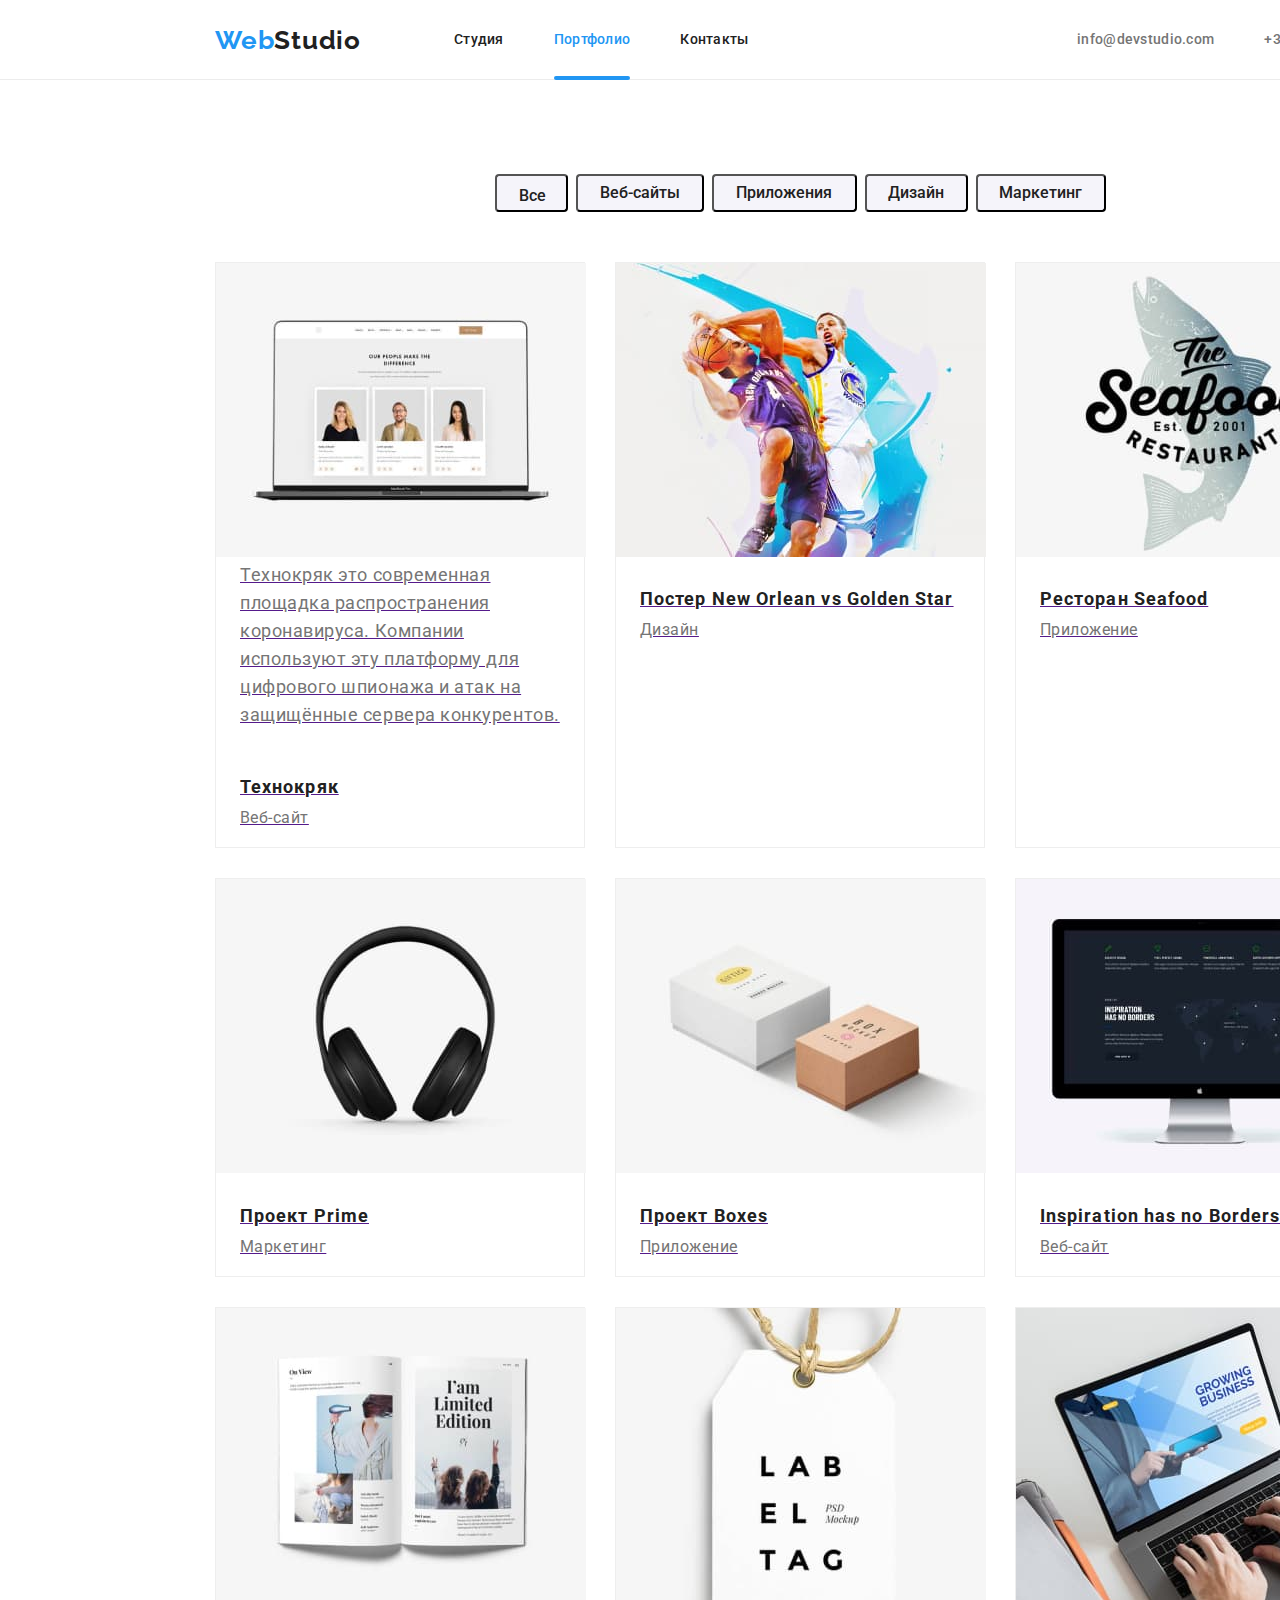
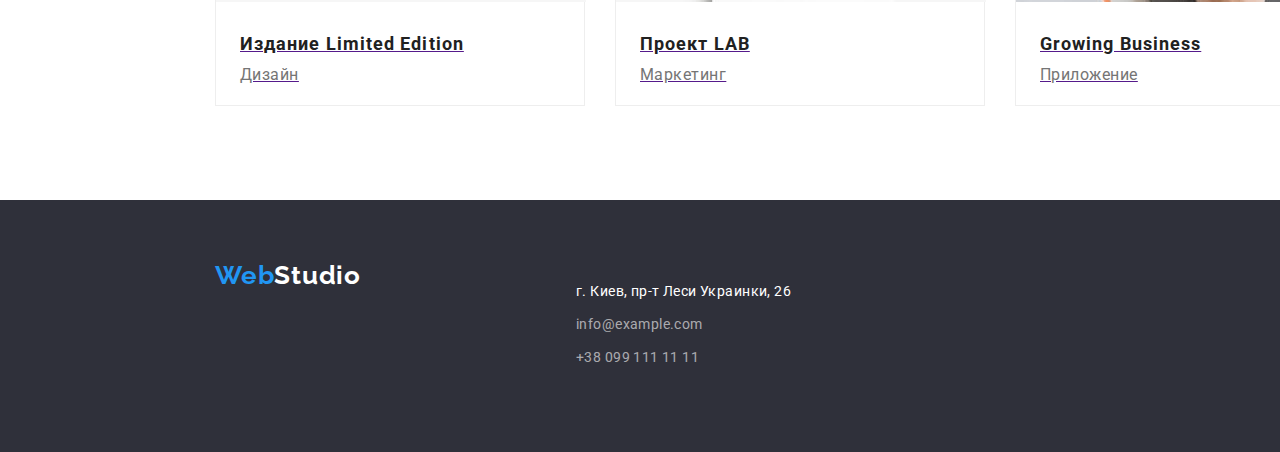
==== portfolio.html @ ccd797ca "overlay" ====
<!DOCTYPE html>
<html lang="en">
  <head>
    <meta charset="UTF-8" />
    <meta http-equiv="X-UA-Compatible" content="IE=edge" />
    <meta name="viewport" content="width=device-width, initial-scale=1.0" />
    <title>Портфолио</title>
    <link
      rel="stylesheet"
      href="https://fonts.googleapis.com/css2?family=Raleway:wght@700&family=Roboto:wght@400;500;700;900&display=swap"
    />
    <link
      rel="stylesheet"
      href="https://cdnjs.cloudflare.com/ajax/libs/modern-normalize/1.1.0/modern-normalize.min.css"
    />
    <link rel="stylesheet" href="./css/styles.css" />
  </head>
  <body class="body">
    <header>
      <nav class="navigation">
        <div class="nav">
          <a href="./index.html" class="logo"><span>Web</span>Studio</a>
          <ul class="page list">
            <li class="item"><a href="./index.html" class="link">Студия</a></li>
            <li class="item"><a href="./portfolio.html" class="link current">Портфолио</a></li>
            <li class="item"><a href="./" class="link">Контакты</a></li>
          </ul>
          <ul class="connection list">
            <li class="item">
              <a href="mailto:info@devstudio.com" class="link">info@devstudio.com</a>
            </li>
            <li class="item"><a href="tel:+380961111111" class="link">+38 096 111 11 11</a></li>
          </ul>
        </div>
      </nav>
    </header>
    <!-- основа страницы -->
    <main class="main">
      <section>
        <!-- <h1>Наши работы</h1> -->
        <ul class="filter list">
          <li class="filter-button"><button type="button" class="button first">Все</button></li>
          <li class="filter-button">
            <button type="button" class="button second">Веб-сайты</button>
          </li>
          <li class="filter-button">
            <button type="button" class="button third">Приложения</button>
          </li>
          <li class="filter-button"><button type="button" class="button fourth">Дизайн</button></li>
          <li class="filter-button">
            <button type="button" class="button fifth">Маркетинг</button>
          </li>
        </ul>
        <div>
          <ul class="list-images">
            <li>
              <a class="link-overlay" href="">
                <div class="overlay">
                  <img src="./images01/img.jpg" alt="люди" width="370" />
                  <p class="text-overlay">
                    Технокряк это современная площадка распространения коронавируса. Компании
                    используют эту платформу для цифрового шпионажа и атак на защищённые сервера
                    конкурентов.
                  </p>
                </div>
                <div>
                  <h3>Технокряк</h3>
                  <p>Веб-сайт</p>
                </div>
              </a>
            </li>
            <li>
              <a href="">
                <img src="./images01/img2.jpg" alt="баскетболл" width="370" />
                <h3>Постер New Orlean vs Golden Star</h3>
                <p>Дизайн</p>
              </a>
            </li>
            <li>
              <a href="">
                <img src="./images01/img3.jpg" alt="еда" width="370" />
                <h3>Ресторан Seafood</h3>
                <p>Приложение</p>
              </a>
            </li>
            <li>
              <a href="">
                <img src="./images01/img4.jpg" alt="наушники" width="370" />
                <h3>Проект Prime</h3>
                <p>Маркетинг</p>
              </a>
            </li>
            <li>
              <a href="">
                <img src="./images01/img5.jpg" alt="коробки" width="370" />
                <h3>Проект Boxes</h3>
                <p>Приложение</p>
              </a>
            </li>
            <li>
              <a href="">
                <img src="./images01/img6.jpg" alt="монитор" width="370" />
                <h3>Inspiration has no Borders</h3>
                <p>Веб-сайт</p>
              </a>
            </li>
            <li>
              <a href="">
                <img src="./images01/img7.jpg" alt="журнал" width="370" />
                <h3>Издание Limited Edition</h3>
                <p>Дизайн</p>
              </a>
            </li>
            <li>
              <a href="">
                <img src="./images01/img8.jpg" alt="бирка" width="370" />
                <h3>Проект LAB</h3>
                <p>Маркетинг</p>
              </a>
            </li>
            <li>
              <a href="">
                <img src="./images01/img9.jpg" alt="ноутбук" width="370" />
                <h3>Growing Business</h3>
                <p>Приложение</p>
              </a>
            </li>
          </ul>
        </div>
      </section>
    </main>
    <!-- подвал -->
    <footer class="contacts">
      <a href="./index.html" class="logo"><span>Web</span>Studio</a>
      <address class="direction">
        <ul class="cont">
          <li class="direction-adress">г. Киев, пр-т Леси Украинки, 26</li>
          <li>
            <a href="mailto=info@example.com" class="direction-mail">info@example.com</a>
          </li>
          <li>
            <a href="tel=+380991111111" class="direction-phone">+38 099 111 11 11</a>
          </li>
        </ul>
      </address>
    </footer>
  </body>
</html>
---- css/styles.css ----
:root {
  --text-color: #212121;
  --background-color-site: #ffffff;
  --background-color-blue: #2196f3;
}
.body {
  font-family: Roboto, sans-serif;
  background-color: var(background-color-site);
  letter-spacing: 0.03em;
  margin-left: auto;
  margin-right: auto;
  width: 1600px;
}
.list,
.features,
.about {
  list-style: none;
  padding: 0;
  margin: 0;
}
/* Навигация */

.nav {
  margin-left: auto;
  margin-right: auto;
  width: 1200px;
  padding-left: 15px;
  padding-right: 15px;
  height: 80px;
  display: flex;
  align-items: center;
}
.navigation {
  width: 1600px;
  height: 80px;
  border-bottom: 1px;
  border-bottom-style: solid;
  border-bottom-color: #ececec;
}

.navigation .link {
  color: var(--text-color);
  font-style: normal;
  font-weight: 500;
  font-size: 14px;
  line-height: 1.14;
  letter-spacing: 0.02em;
  text-decoration: none;

  transition-property: color;
  transition-duration: 250ms;
  transition-timing-function: cubic-bezier(0.4, 0, 0.2, 1);
  transition-delay: 0s;
}
.link svg {
  fill: #757575;
  margin-right: 10px;
}
.link:hover svg {
  fill: var(--background-color-blue);
}
.navigation .link:hover,
.navigation .link:focus {
  color: var(--background-color-blue);
}

/* Logo */
.logo {
  color: var(--text-color);
  font-family: Raleway;
  font-style: normal;
  font-weight: bold;
  font-size: 26px;
  line-height: 1.19;
  letter-spacing: 0.03em;
  text-decoration: none;
}
span {
  color: var(--background-color-blue);
}

/* переход на страницы */

.page {
  display: flex;
  margin-left: 93px;
}
.page .link {
  display: block;
  padding-top: 32px;
  padding-bottom: 32px;
  position: relative;
}
.page .item:not(:last-child) {
  margin-right: 50px;
}
.page .link.current {
  color: var(--background-color-blue);
}
.link.current::after {
  position: absolute;
  bottom: 0;
  left: 0;
  content: '';
  display: block;
  width: 100%;
  height: 4px;
  border-radius: 2px;
  background: #2196f3;
}
.connection .link {
  display: block;
  padding-top: 32px;
  padding-bottom: 32px;
  color: #757575;
}
.connection {
  display: flex;
  margin-left: auto;
}
.connection .item:not(:last-child) {
  margin-right: 50px;
}

/* футер */

.container {
  width: 1200px;
  padding-left: 15px;
  padding-right: 15px;
}
.contacts {
  padding-top: 60px;
  width: 1600px;
  height: 252px;
  background: #2f303a;
  color: var(--background-color-site);
  display: flex;
}
.contacts .logo {
  padding-left: 215px;
  color: var(--background-color-site);
  font-style: normal;
  font-weight: bold;
  font-size: 26px;
  line-height: 1.19;
  letter-spacing: 0.03em;
}
.connect-box {
  width: 206px;
  height: 80px;
  margin-top: 12px;
  margin-left: 70px;
}
.connect {
  font-size: 14px;
  line-height: 1.14;
  letter-spacing: 0.03em;
  font-weight: bold;
  text-transform: uppercase;
  text-align: left;
  margin: 0px;
  padding: 0px;
  margin-bottom: 20px;
  color: #ffffff;
}
.icon-connect {
  display: flex;
  justify-content: space-between;
}
.connect-list {
  width: 44px;
  height: 44px;
}
.connect-list:not(:last-child) {
  margin-right: 10px;
}
.icon-connect-list {
  width: 100%;
  height: 100%;
  display: flex;
  justify-content: center;
  align-items: center;
  fill: #ffffff;
  border-radius: 50%;
  background: rgba(255, 255, 255, 0.1);

  transition-property: background-color;
  transition-duration: 250ms;
  transition-timing-function: cubic-bezier(0.4, 0, 0.2, 1);
  transition-delay: 0s;
}
.icon-connect-list:hover,
.icon-connect-list:focus {
  background: #2196f3;
}
.direction {
  margin-top: 20px;
  padding-left: 215px;
  font-style: normal;
  font-weight: normal;
  font-size: 14px;
  line-height: 1.71;
  letter-spacing: 0.03em;
}
.cont {
  margin: 0px;
  padding-left: 0px;
  list-style: none;
}
.cont li:not(:first-child) {
  margin: 0px;
  margin-top: 9px;
}

.direction-mail,
.direction-phone {
  font-style: normal;
  font-weight: normal;
  font-size: 14px;
  line-height: 1.71;
  letter-spacing: 0.03em;
  color: rgba(255, 255, 255, 0.6);
  text-decoration: none;
}
/* Наши работы */
.main {
  margin: 0px auto;
  width: 1170px;
}

.filter {
  padding: 0px;
  margin-top: 94px;
  margin-bottom: 34px;
  margin-left: auto;
  margin-right: auto;
  width: 611px;
  height: 54px;
  display: flex;
}
.first {
  width: 73px;
  height: 38px;
  padding: 6px 22px;
}
.second {
  width: 128px;
  height: 38px;
}
.third {
  width: 145px;
  height: 38px;
}
.fourth {
  width: 103px;
  height: 38px;
}
.fifth {
  width: 130px;
  height: 38px;
}
/* кнопки работ */

.filter .filter-button:not(:last-child) {
  margin-right: 8px;
}

.button {
  font-family: inherit;
  font-style: normal;
  font-weight: 500;
  font-size: 16px;
  line-height: 1.7;
  text-align: center;
  /* letter-spacing: 0.03em; */
  color: var(--text-color);
  background: #f5f4fa;
  border-radius: 4px;
  cursor: pointer;

  transition: color 250ms cubic-bezier(0.4, 0, 0.2, 1),
    background-color 250ms cubic-bezier(0.4, 0, 0.2, 1);
}

.button:hover,
.button:focus {
  color: #ffffff;
  background: var(--background-color-blue);
}
.list-images {
  list-style: none;
  padding-left: 0px;
  display: flex;
  flex-wrap: wrap;
  margin: 0pc;
  margin-bottom: 94px;
}
.list-images li {
  width: 370px;
  border: 1px solid #eeeeee;
  box-sizing: border-box;
  background: #ffffff;
  margin-right: 30px;
  margin-bottom: 30px;
}
.list-images li:nth-child(3n) {
  margin-right: 0px;
}
.list-images li:nth-last-child(-n + 3) {
  margin-bottom: 0px;
}
.list-images h3 {
  font-style: normal;
  font-weight: bold;
  font-size: 18px;
  line-height: 2;
  letter-spacing: 0.06em;
  color: var(--text-color);
  margin: 0px;
  padding: 20px 24px 4px 24px;
}
.list-images p {
  margin: 0px;
  padding: 0px 24px 20px 24px;
  color: #757575;
}
.list p {
  font-style: normal;
  font-weight: normal;
  font-size: 16px;
  line-height: 1.87;
  letter-spacing: 0.03em;
}
/* index */
.main-title {
  background-size: contain;
  max-width: 1600px;
  height: 600px;
  margin-left: auto;
  margin-right: auto;
  text-align: center;
  background-color: #c4c4c4;
  background-image: linear-gradient(to right, rgba(47, 48, 58, 0.4), rgba(47, 48, 58, 0.4)),
    url('../images/img4.jpg');
  background-repeat: no-repeat;
  background-position: center;
  background-size: cover;
}

.title {
  padding: 199px 447px 30px 457px;
  margin: 0px;
  font-style: normal;
  font-weight: 900;
  font-size: 44px;
  line-height: 1.36;
  letter-spacing: 0.06em;
  text-transform: uppercase;
  color: var(--background-color-site);
}
.order {
  padding: 11px 32px;
  min-width: 200px;
  color: var(--background-color-site);
  background: var(--background-color-blue);
  font-style: normal;
  font-weight: bold;
  border: none;
  font-size: 16px;
  line-height: 1.88;
  letter-spacing: 0.06em;
  border-radius: 4px;
}
.features {
  padding: 94px 15px 94px 15px;
  width: 1200px;
  margin-left: auto;
  margin-right: auto;
}
.features ul {
  padding: 0px;
  display: flex;
  list-style: none;
}

.features li:not(:last-child) {
  width: 270px;
  margin-right: 30px;
}
.features h3 {
  margin: 0px;
  margin-bottom: 10px;
  padding-top: 30px;
  color: var(--text-color);
  font-style: normal;
  font-weight: bold;
  font-size: 14px;
  line-height: 1.14;
  letter-spacing: 0.03em;
  text-transform: uppercase;
}
.features p {
  width: 270px;
  margin: 0px;
  color: #757575;
  font-style: normal;
  font-weight: normal;
  font-size: 14px;
  line-height: 1.71;
  letter-spacing: 0.03em;
}
/* Чем мы занимаемся */
.activities {
  margin-left: auto;
  margin-right: auto;
  width: 1200px;
  padding-left: 15px;
  padding-right: 15px;
}
.activities h2 {
  margin: 0px;
  margin-bottom: 50px;
}
.about {
  padding-left: 0px;
  display: flex;
  margin-bottom: 94px;
}
.about .thumb:not(:last-child) {
  margin-right: 30px;
}
.thumb {
  position: relative;
}
.apps {
  position: absolute;
  bottom: 0px;
  right: 0;
  padding: 27px 27px;
  margin: 0;
  width: 370px;
  height: 70px;
  background: rgba(47, 48, 58, 0.8);
  font-style: normal;
  font-weight: bold;
  font-size: 14px;
  line-height: 1.14;
  text-align: center;
  letter-spacing: 0.03em;
  text-transform: uppercase;
  color: #ffffff;
}
/* Наща команда */

.team {
  background: #f5f4fa;
  padding-left: 215px;
  padding-right: 215px;
  padding-bottom: 94px;
}
.team div {
  margin: 0px;
  padding: 0px;
  background: #ffffff;
  width: 270px;
  height: 168px;
}
.dream-team {
  margin: 0px;
  padding: 0px;
  display: flex;
  width: 1170px;
  height: 428px;
}
.name {
  padding-top: 30px;
  padding-bottom: 30px;
  text-align: center;
}

.team-list {
  margin-left: auto;
  margin-right: auto;
  border-radius: 0px 0px 4px 4px;
  list-style: none;
  background: #ffffff;
  box-shadow: 0px 4px 4px 0px rgba(0, 0, 0, 0.25);
}
.team-list:not(:last-child) {
  margin-right: 30px;
}
.team h2 {
  margin: 0px;
  padding-top: 94px;
  padding-bottom: 50px;
}
h2 {
  color: var(--text-color);
  font-style: normal;
  font-weight: bold;
  font-size: 36px;
  line-height: 1.16;
  text-align: center;
  letter-spacing: 0.03em;
}
.team h3 {
  margin: 0pc;
  padding-top: 30px;
  padding-bottom: 10px;
  color: var(--text-color);
  font-style: normal;
  font-weight: 500;
  font-size: 16px;
  line-height: 1.18;
  text-align: center;
  letter-spacing: 0.03em;
}
.team p {
  margin: 0pc;
  color: #757575;
  font-style: normal;
  font-weight: normal;
  font-size: 16px;
  line-height: 1.18;
  text-align: center;
  letter-spacing: 0.03em;
}

/* иконки */
.icons-antenna,
.icons-clock,
.icons-diagram,
.icons-astronaut {
  display: flex;
  width: 270px;
  height: 120px;
  padding-top: 25px;
  padding-bottom: 25px;
  background-color: #f5f4fa;
  align-items: center;
  justify-content: center;
}
.icon {
  display: flex;
}
.icon svg {
  width: 70px;
  height: 70px;
}
/* Наша команда иконки соцсети */
.icon-social {
  list-style: none;
  display: flex;
  fill: #afb1b8;
  justify-content: space-between;
  margin-top: 16px;
  padding: 0 32px;
}
.icon-social-list {
  width: 44px;
  height: 44px;
  display: flex;
  align-items: center;
  justify-content: center;
  border-radius: 50%;

  transition: fill 250ms cubic-bezier(0.4, 0, 0.2, 1),
    background-color 250ms cubic-bezier(0.4, 0, 0.2, 1);
}
.icon-social-list:hover,
.icon-social-list:focus {
  background: #2196f3;
  fill: #ffffff;
}
/* Постоянные клиенты */

.clients-block {
  margin: 0px;
  padding: 0px;
  padding: 94px 215px;
}
.clients h2 {
  margin: 0px;
  padding-bottom: 50px;
}
.clients-link {
  fill: #afb1b8;
  display: flex;
}
.clients-icon:not(:last-child) {
  margin-right: 30px;
}
.clients-icon {
  width: 170px;
  height: 92px;
}
.icon-list:hover,
.icon-list:focus {
  fill: #2196f3;
  border: 1px solid #2196f3;
}
.icon-list {
  width: 100%;
  height: 100%;
  border: 1px solid #afb1b8;
  box-sizing: border-box;
  border-radius: 4px;
  /* padding: 16px 32px; */
  display: flex;
  align-items: center;
  justify-content: center;
  fill: #afb1b8;

  transition: fill 250ms cubic-bezier(0.4, 0, 0.2, 1), border 250ms cubic-bezier(0.4, 0, 0.2, 1);
}

/* Синий оверлей */

.link-overlay {
  /* position: relative; */
}
.overlay {
  /* position: absolute; */
  background: rgba(33, 150, 243, 0);
}
.text-overlay {
  font-style: normal;
  font-weight: normal;
  font-size: 18px;
  line-height: 1.55;
  letter-spacing: 0.03em;
  color: #ffffff;
}
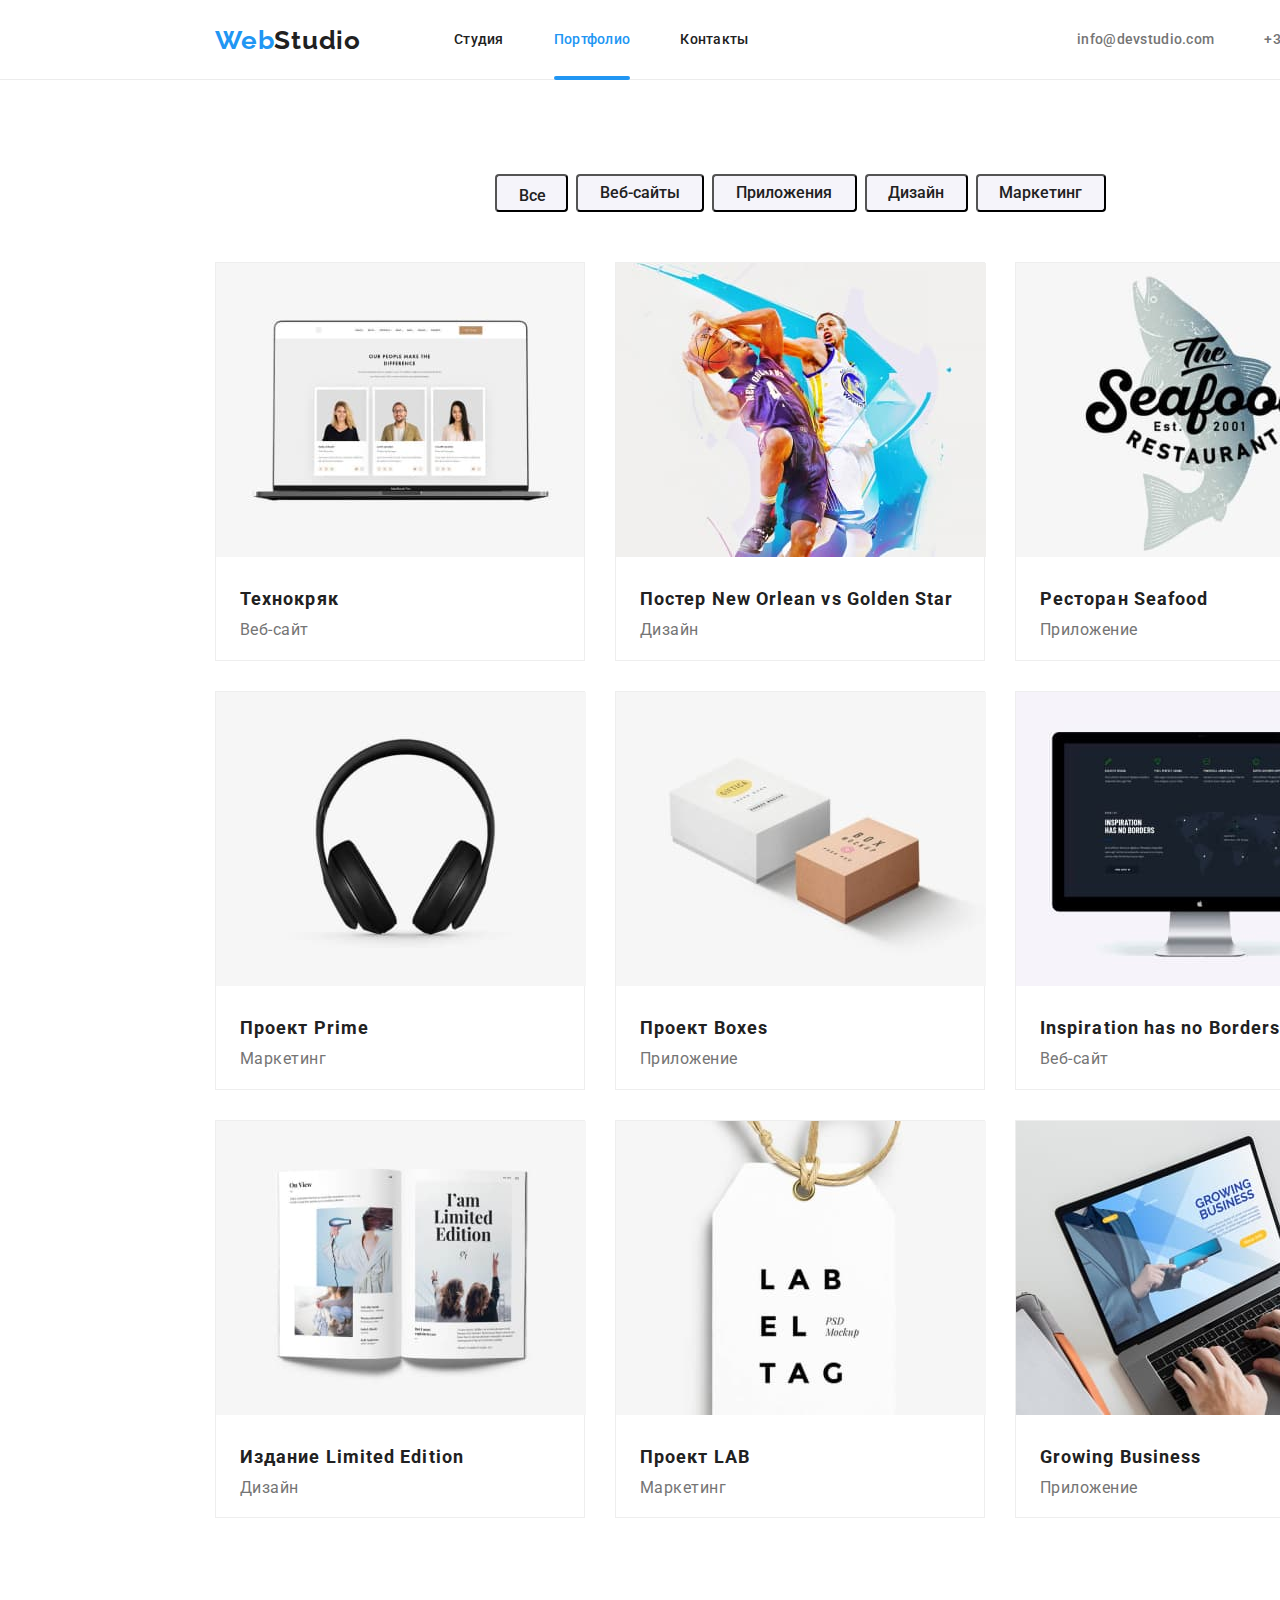
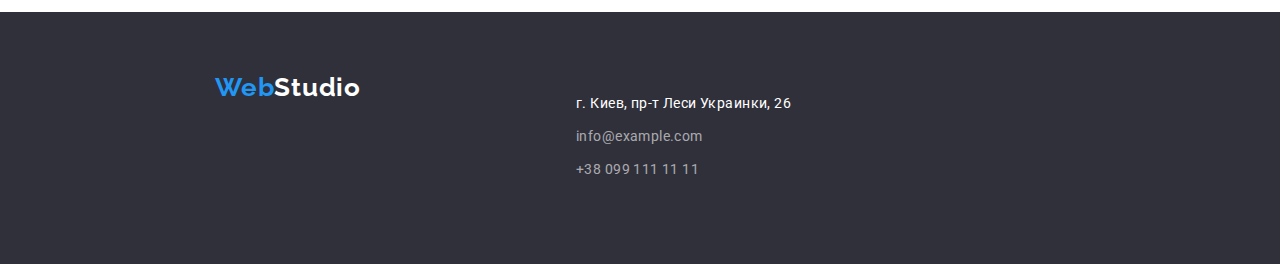
==== commit 8dfb29cd: "close" ====
--- a/portfolio.html
+++ b/portfolio.html
@@ -53,7 +53,7 @@
         </ul>
         <div>
           <ul class="list-images">
-            <li>
+            <li class="products">
               <a class="link-overlay" href="">
                 <div class="overlay">
                   <img src="./images01/img.jpg" alt="люди" width="370" />
@@ -70,56 +70,56 @@
               </a>
             </li>
             <li>
-              <a href="">
+              <a class="link-overlay" href="">
                 <img src="./images01/img2.jpg" alt="баскетболл" width="370" />
                 <h3>Постер New Orlean vs Golden Star</h3>
                 <p>Дизайн</p>
               </a>
             </li>
             <li>
-              <a href="">
+              <a class="link-overlay" href="">
                 <img src="./images01/img3.jpg" alt="еда" width="370" />
                 <h3>Ресторан Seafood</h3>
                 <p>Приложение</p>
               </a>
             </li>
             <li>
-              <a href="">
+              <a class="link-overlay" href="">
                 <img src="./images01/img4.jpg" alt="наушники" width="370" />
                 <h3>Проект Prime</h3>
                 <p>Маркетинг</p>
               </a>
             </li>
             <li>
-              <a href="">
+              <a class="link-overlay" href="">
                 <img src="./images01/img5.jpg" alt="коробки" width="370" />
                 <h3>Проект Boxes</h3>
                 <p>Приложение</p>
               </a>
             </li>
             <li>
-              <a href="">
+              <a class="link-overlay" href="">
                 <img src="./images01/img6.jpg" alt="монитор" width="370" />
                 <h3>Inspiration has no Borders</h3>
                 <p>Веб-сайт</p>
               </a>
             </li>
             <li>
-              <a href="">
+              <a class="link-overlay" href="">
                 <img src="./images01/img7.jpg" alt="журнал" width="370" />
                 <h3>Издание Limited Edition</h3>
                 <p>Дизайн</p>
               </a>
             </li>
             <li>
-              <a href="">
+              <a class="link-overlay" href="">
                 <img src="./images01/img8.jpg" alt="бирка" width="370" />
                 <h3>Проект LAB</h3>
                 <p>Маркетинг</p>
               </a>
             </li>
             <li>
-              <a href="">
+              <a class="link-overlay" href="">
                 <img src="./images01/img9.jpg" alt="ноутбук" width="370" />
                 <h3>Growing Business</h3>
                 <p>Приложение</p>
--- a/css/styles.css
+++ b/css/styles.css
@@ -260,6 +260,7 @@
   width: 130px;
   height: 38px;
 }
+
 /* кнопки работ */
 
 .filter .filter-button:not(:last-child) {
@@ -290,6 +291,7 @@
 }
 .list-images {
   list-style: none;
+
   padding-left: 0px;
   display: flex;
   flex-wrap: wrap;
@@ -303,6 +305,10 @@
   background: #ffffff;
   margin-right: 30px;
   margin-bottom: 30px;
+
+  transition: background-color 250ms cubic-bezier(0.4, 0, 0.2, 1),
+    border 250ms cubic-bezier(0.4, 0, 0.2, 1), box-sizing 250ms cubic-bezier(0.4, 0, 0.2, 1),
+    box-shadow 250ms cubic-bezier(0.4, 0, 0.2, 1);
 }
 .list-images li:nth-child(3n) {
   margin-right: 0px;
@@ -331,6 +337,12 @@
   font-size: 16px;
   line-height: 1.87;
   letter-spacing: 0.03em;
+}
+/* .list-images a {
+  text-decoration: none;
+} */
+.link-overlay {
+  text-decoration: none;
 }
 /* index */
 .main-title {
@@ -606,7 +618,6 @@
   border: 1px solid #afb1b8;
   box-sizing: border-box;
   border-radius: 4px;
-  /* padding: 16px 32px; */
   display: flex;
   align-items: center;
   justify-content: center;
@@ -616,19 +627,79 @@
 }
 
 /* Синий оверлей */
-
-.link-overlay {
-  /* position: relative; */
-}
+.list-images li:hover {
+  background: #ffffff;
+  border: 1px solid #eeeeee;
+  box-sizing: border-box;
+  box-shadow: 0px 1px 1px rgba(0, 0, 0, 0.12), 0px 4px 4px rgba(0, 0, 0, 0.06),
+    1px 4px 6px rgba(0, 0, 0, 0.16);
+  transition: background-color 250ms cubic-bezier(0.4, 0, 0.2, 1),
+    border 250ms cubic-bezier(0.4, 0, 0.2, 1), box-sizing 250ms cubic-bezier(0.4, 0, 0.2, 1),
+    box-shadow 250ms cubic-bezier(0.4, 0, 0.2, 1);
+}
+
 .overlay {
-  /* position: absolute; */
-  background: rgba(33, 150, 243, 0);
-}
-.text-overlay {
+  position: relative;
+  overflow: hidden;
+}
+.overlay .text-overlay {
+  position: absolute;
+  top: 0;
+  left: 0;
+  width: 100%;
+  height: 100%;
+  transform: translateY(100%);
+  transition: transform 250ms cubic-bezier(0.4, 0, 0.2, 1);
+
   font-style: normal;
   font-weight: normal;
   font-size: 18px;
   line-height: 1.55;
   letter-spacing: 0.03em;
+  padding: 63px 24px;
   color: #ffffff;
-}
+  background: rgba(33, 150, 243, 0.9);
+}
+.link-overlay:hover .text-overlay,
+.link-overlay:focus .text-overlay {
+  transform: translateY(0);
+  transition: transform 250ms cubic-bezier(0.4, 0, 0.2, 1);
+}
+
+/* Модальное окно */
+
+.backdrop {
+  position: fixed;
+  top: 0;
+  right: 0;
+  width: 100%;
+  height: 100%;
+  background: rgba(0, 0, 0, 0.2);
+}
+.backdrop.is-hidden {
+  opacity: 0;
+  pointer-events: none;
+}
+.modal {
+  position: absolute;
+  top: 50%;
+  left: 50%;
+  transform: translate(-50%, -50%);
+  width: 528px;
+  height: 581px;
+
+  background: #ffffff;
+  /* box-shadow: 0px 1px 3px rgba(0, 0, 0, 0.12), 0px 1px 1px rgba(0, 0, 0, 0.14),
+    0px 2px 1px rgba(0, 0, 0, 0.2);
+  border-radius: 4px; */
+}
+.modal-close {
+  position: absolute;
+  top: 8px;
+  right: 8px;
+  fill: #212121;
+  background: rgba(255, 255, 255, 0.5);
+  border: 1px solid rgba(0, 0, 0, 0.1);
+  box-sizing: border-box;
+  border-radius: 50%;
+}
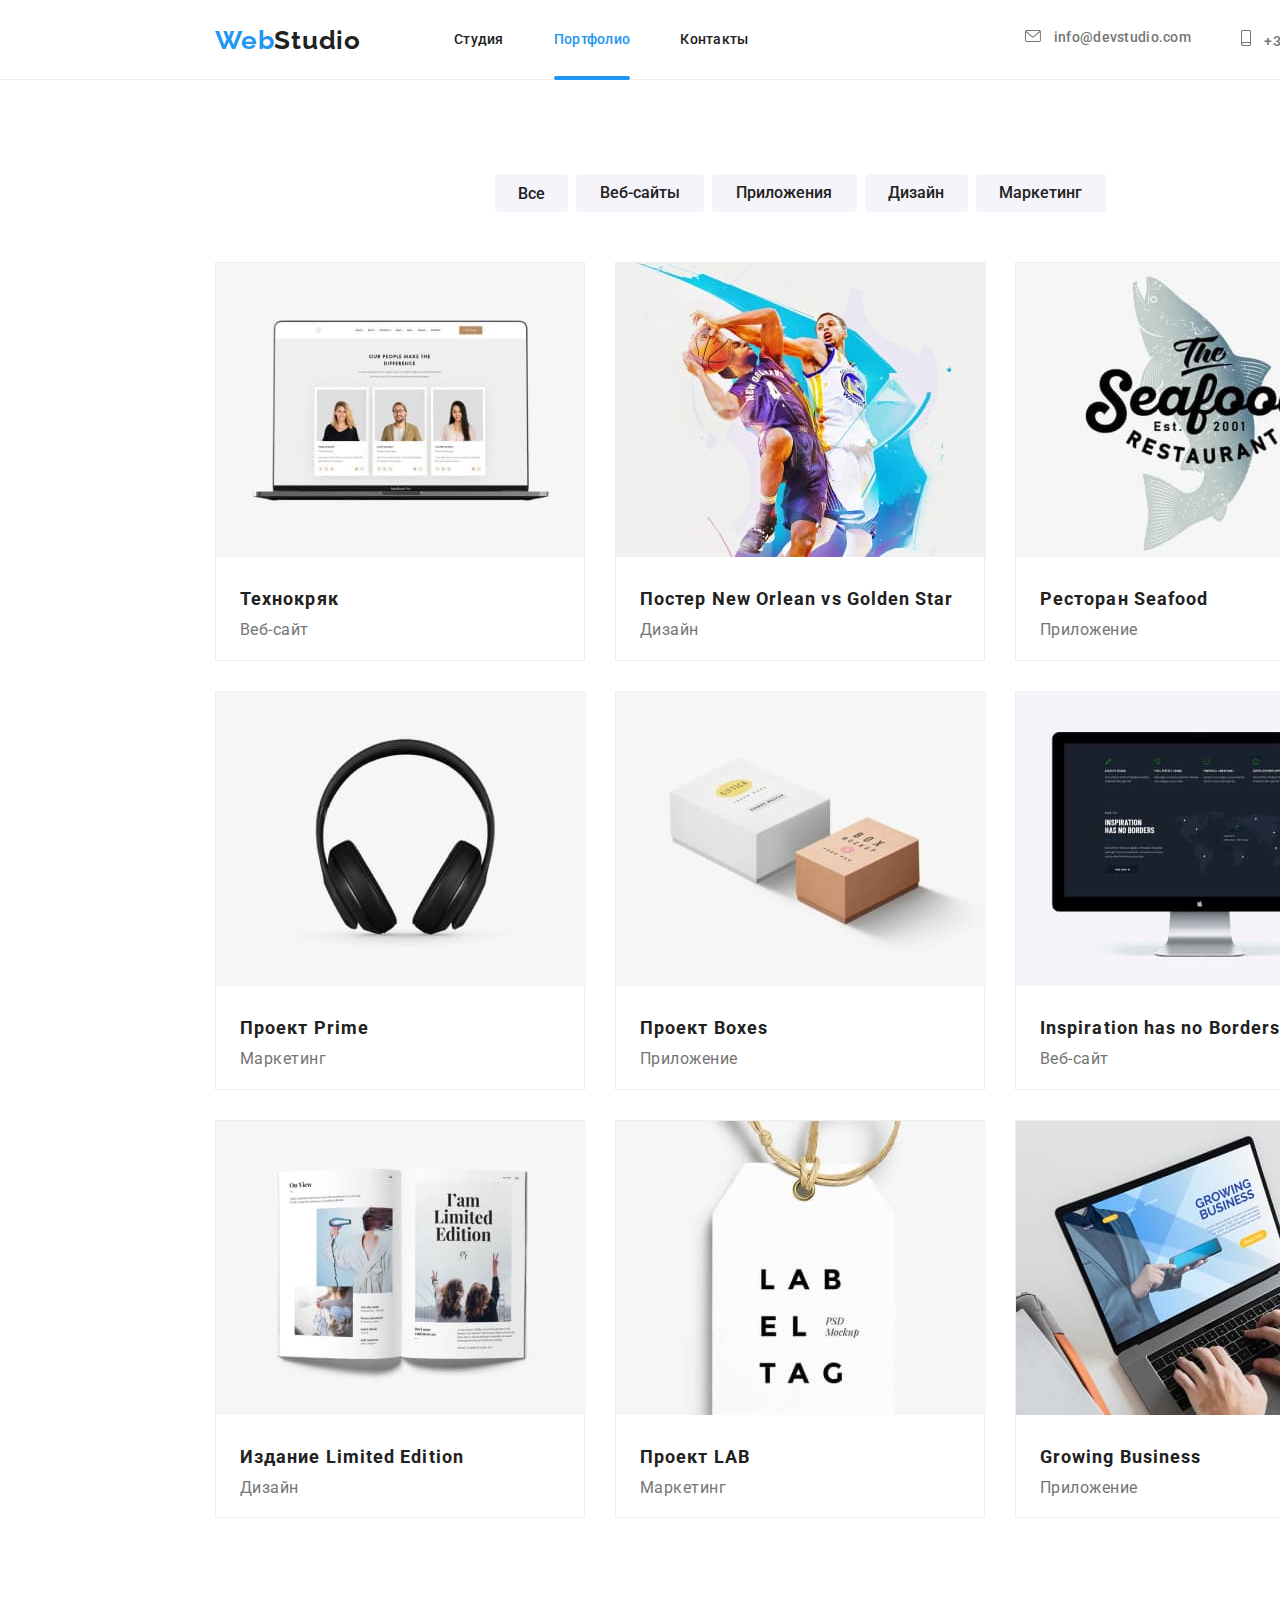
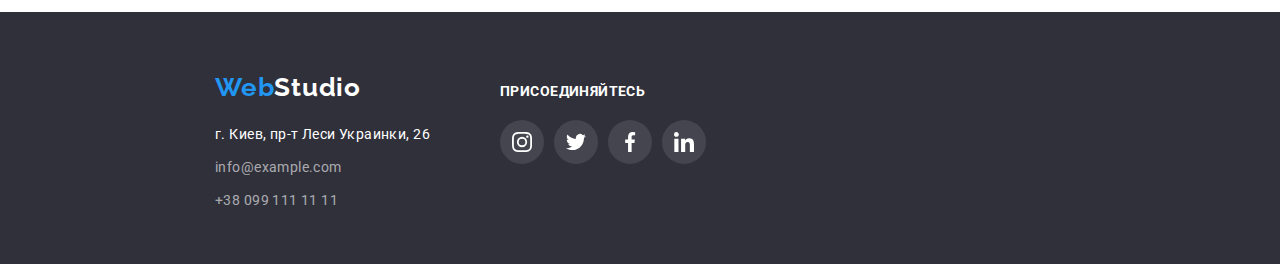
==== commit c50b436d: "dz5" ====
--- a/portfolio.html
+++ b/portfolio.html
@@ -27,9 +27,21 @@
           </ul>
           <ul class="connection list">
             <li class="item">
-              <a href="mailto:info@devstudio.com" class="link">info@devstudio.com</a>
+              <a class="link" href="mailto:info@devstudio.com">
+                <svg class="icon-mail" width="16" height="12">
+                  <use href="./images/svg/symbol-defs.svg#icon-envelope"></use>
+                </svg>
+                info@devstudio.com
+              </a>
             </li>
-            <li class="item"><a href="tel:+380961111111" class="link">+38 096 111 11 11</a></li>
+            <li class="item">
+              <a class="link" href="tel:+380961111111">
+                <svg class="icon-tel" width="10" height="16">
+                  <use href="./images/svg/symbol-defs.svg#icon-smartphone"></use>
+                </svg>
+                +38 096 111 11 11</a
+              >
+            </li>
           </ul>
         </div>
       </nav>
@@ -131,18 +143,53 @@
     </main>
     <!-- подвал -->
     <footer class="contacts">
-      <a href="./index.html" class="logo"><span>Web</span>Studio</a>
-      <address class="direction">
-        <ul class="cont">
-          <li class="direction-adress">г. Киев, пр-т Леси Украинки, 26</li>
-          <li>
-            <a href="mailto=info@example.com" class="direction-mail">info@example.com</a>
+      <div>
+        <a href="./index.html" class="logo"><span>Web</span>Studio</a>
+        <address class="direction">
+          <ul class="cont">
+            <li class="direction-adress">г. Киев, пр-т Леси Украинки, 26</li>
+            <li>
+              <a href="mailto=info@example.com" class="direction-mail">info@example.com</a>
+            </li>
+            <li>
+              <a href="tel=+380991111111" class="direction-phone">+38 099 111 11 11</a>
+            </li>
+          </ul>
+        </address>
+      </div>
+      <div class="connect-box">
+        <h2 class="connect">Присоединяйтесь</h2>
+        <ul class="list icon-connect">
+          <li class="connect-list">
+            <a class="icon-connect-list" href=""
+              ><svg width="20" height="20">
+                <use href="./images/svg/symbol-defs.svg#icon-instagram"></use>
+              </svg>
+            </a>
           </li>
-          <li>
-            <a href="tel=+380991111111" class="direction-phone">+38 099 111 11 11</a>
+          <li class="connect-list">
+            <a class="icon-connect-list" href="./">
+              <svg width="20" height="20">
+                <use href="./images/svg/symbol-defs.svg#icon-twitter"></use>
+              </svg>
+            </a>
+          </li>
+          <li class="connect-list">
+            <a class="icon-connect-list" href="">
+              <svg width="20" height="20">
+                <use href="./images/svg/symbol-defs.svg#icon-facebook"></use>
+              </svg>
+            </a>
+          </li>
+          <li class="connect-list">
+            <a class="icon-connect-list" href="">
+              <svg width="20" height="20">
+                <use href="./images/svg/symbol-defs.svg#icon-linkedin"></use>
+              </svg>
+            </a>
           </li>
         </ul>
-      </address>
+      </div>
     </footer>
   </body>
 </html>
--- a/css/styles.css
+++ b/css/styles.css
@@ -278,16 +278,23 @@
   color: var(--text-color);
   background: #f5f4fa;
   border-radius: 4px;
+  border: none;
   cursor: pointer;
 
   transition: color 250ms cubic-bezier(0.4, 0, 0.2, 1),
-    background-color 250ms cubic-bezier(0.4, 0, 0.2, 1);
+    background-color 250ms cubic-bezier(0.4, 0, 0.2, 1),
+    box-shadow 250ms cubic-bezier(0.4, 0, 0.2, 1);
 }
 
 .button:hover,
 .button:focus {
   color: #ffffff;
   background: var(--background-color-blue);
+  box-shadow: 0px 3px 1px rgba(0, 0, 0, 0.1), 0px 1px 2px rgba(0, 0, 0, 0.08),
+    0px 2px 2px rgba(0, 0, 0, 0.12);
+  transition: color 250ms cubic-bezier(0.4, 0, 0.2, 1),
+    background-color 250ms cubic-bezier(0.4, 0, 0.2, 1),
+    box-shadow 250ms cubic-bezier(0.4, 0, 0.2, 1);
 }
 .list-images {
   list-style: none;
@@ -338,9 +345,6 @@
   line-height: 1.87;
   letter-spacing: 0.03em;
 }
-/* .list-images a {
-  text-decoration: none;
-} */
 .link-overlay {
   text-decoration: none;
 }
@@ -444,6 +448,7 @@
 }
 .thumb {
   position: relative;
+  display: flex;
 }
 .apps {
   position: absolute;
@@ -687,19 +692,25 @@
   transform: translate(-50%, -50%);
   width: 528px;
   height: 581px;
-
   background: #ffffff;
-  /* box-shadow: 0px 1px 3px rgba(0, 0, 0, 0.12), 0px 1px 1px rgba(0, 0, 0, 0.14),
+  box-shadow: 0px 1px 3px rgba(0, 0, 0, 0.12), 0px 1px 1px rgba(0, 0, 0, 0.14),
     0px 2px 1px rgba(0, 0, 0, 0.2);
-  border-radius: 4px; */
+  border-radius: 4px;
 }
 .modal-close {
+  display: flex;
   position: absolute;
+  width: 30px;
+  height: 30px;
   top: 8px;
   right: 8px;
-  fill: #212121;
-  background: rgba(255, 255, 255, 0.5);
+  background-color: rgba(255, 255, 255, 0.5);
   border: 1px solid rgba(0, 0, 0, 0.1);
   box-sizing: border-box;
   border-radius: 50%;
-}
+  cursor: pointer;
+}
+.modal-close svg {
+  align-items: center;
+  fill: #212121;
+}
